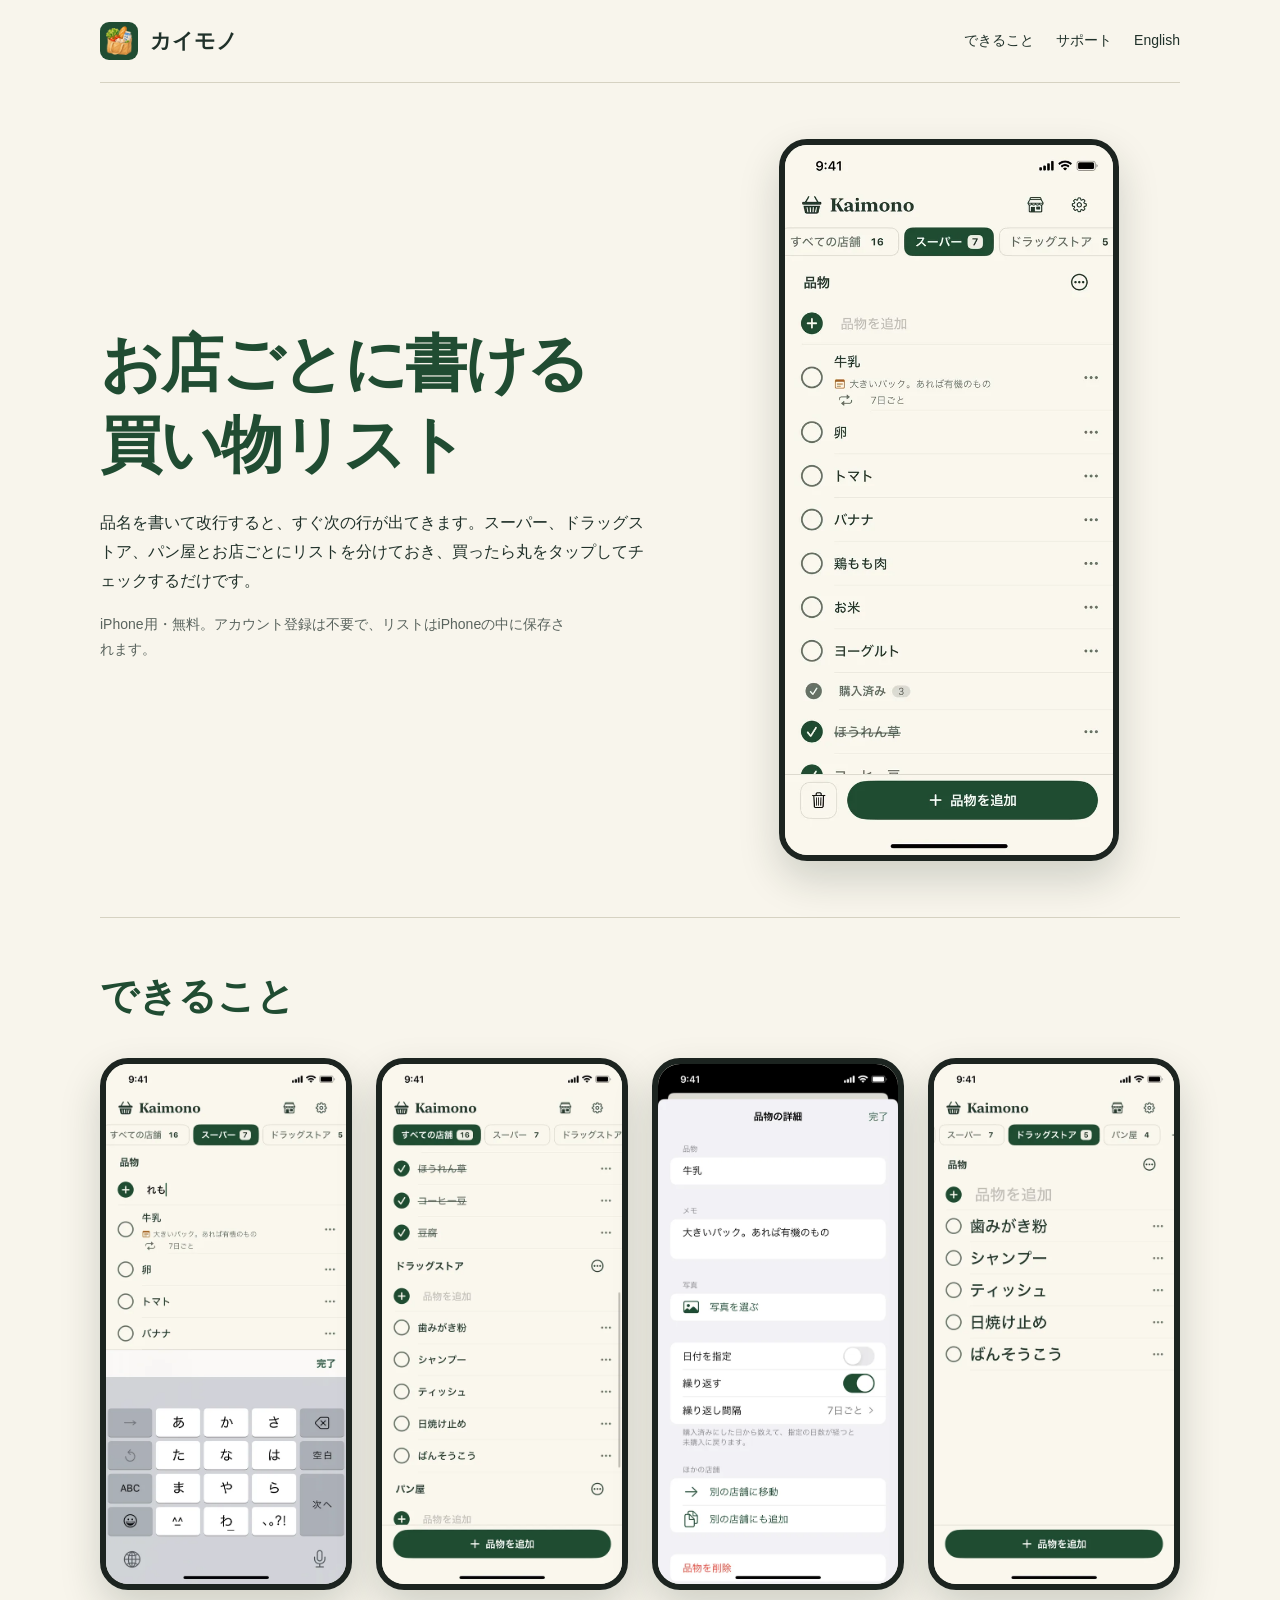
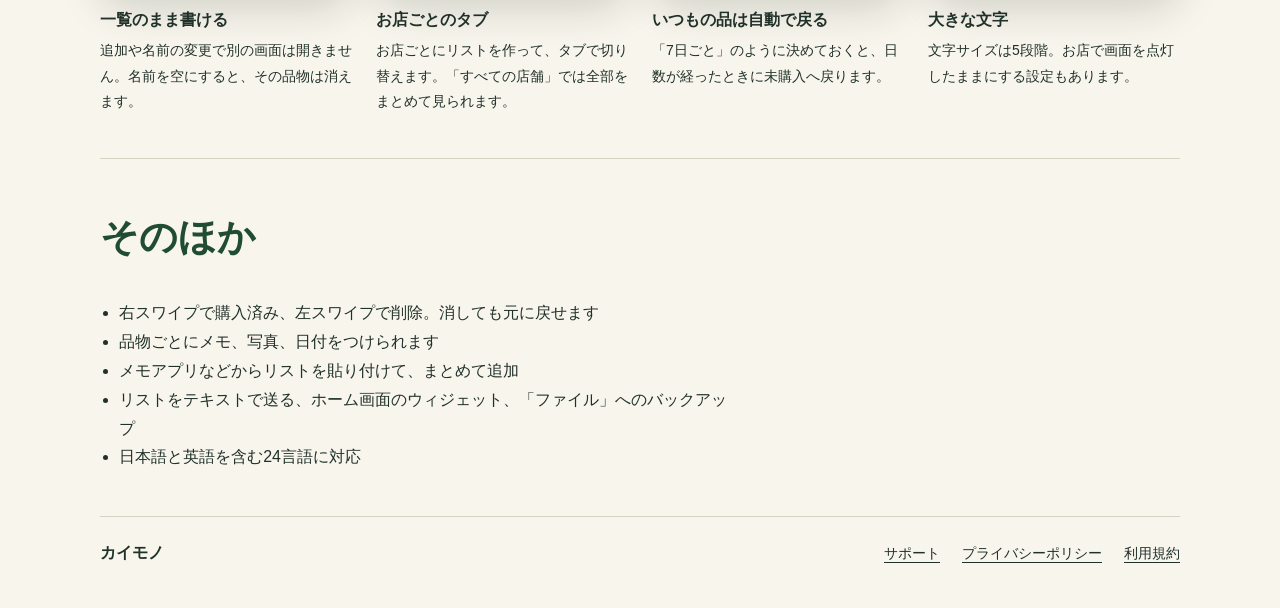
==== index.html @ 18378bfa "Publish the Kaimono official site in Japanese and English" ====
<!DOCTYPE html>
<html lang="ja">
<head>
<meta charset="utf-8">
<meta name="viewport" content="width=device-width,initial-scale=1">
<title>カイモノ｜お店ごとに分けて書ける買い物リスト</title>
<meta name="description" content="品名を書いて改行するだけで次の品物を書ける、iPhoneの買い物リストです。スーパーやドラッグストアなど、お店ごとにリストを分けられます。アカウント登録は不要です。">
<link rel="icon" href="images/icon.png">
<link rel="apple-touch-icon" href="images/icon.png">
<link rel="canonical" href="https://shiba6v.github.io/kaimono-pages/">
<link rel="alternate" hreflang="ja" href="https://shiba6v.github.io/kaimono-pages/">
<link rel="alternate" hreflang="en" href="https://shiba6v.github.io/kaimono-pages/en/">
<meta property="og:title" content="カイモノ｜お店ごとに分けて書ける買い物リスト">
<meta property="og:image" content="https://shiba6v.github.io/kaimono-pages/images/ja-1-list.webp">
<link rel="stylesheet" href="style.css">
</head>
<body>
<header>
  <a class="brand" href="./"><img width="38" height="38" src="images/icon.png" alt="">カイモノ</a>
  <nav><a href="#features">できること</a><a href="https://c2mtmohroc.execute-api.ap-northeast-1.amazonaws.com/prod/support">サポート</a><a href="en/" lang="en">English</a></nav>
</header>
<main>
  <section class="hero">
    <div>
      <h1>お店ごとに書ける<br>買い物リスト</h1>
      <p>品名を書いて改行すると、すぐ次の行が出てきます。スーパー、ドラッグストア、パン屋とお店ごとにリストを分けておき、買ったら丸をタップしてチェックするだけです。</p>
      <p class="small">iPhone用・無料。アカウント登録は不要で、リストはiPhoneの中に保存されます。</p>
    </div>
    <div class="phone"><img src="images/ja-1-list.webp" width="585" height="1266" alt="スーパーの買い物リスト。牛乳や卵が並び、買った品物は下にまとまっている"></div>
  </section>

  <section id="features">
    <h2>できること</h2>
    <div class="features">
      <figure>
        <img src="images/ja-2-add.webp" width="585" height="1266" loading="lazy" alt="リストの一番上で品名を入力している画面">
        <figcaption><strong>一覧のまま書ける</strong>追加や名前の変更で別の画面は開きません。名前を空にすると、その品物は消えます。</figcaption>
      </figure>
      <figure>
        <img src="images/ja-3-stores.webp" width="585" height="1266" loading="lazy" alt="すべての店舗のリストをまとめて表示した画面">
        <figcaption><strong>お店ごとのタブ</strong>お店ごとにリストを作って、タブで切り替えます。「すべての店舗」では全部をまとめて見られます。</figcaption>
      </figure>
      <figure>
        <img src="images/ja-4-details.webp" width="585" height="1266" loading="lazy" alt="品物の詳細画面。メモと7日ごとの繰り返しが設定されている">
        <figcaption><strong>いつもの品は自動で戻る</strong>「7日ごと」のように決めておくと、日数が経ったときに未購入へ戻ります。</figcaption>
      </figure>
      <figure>
        <img src="images/ja-5-large.webp" width="585" height="1266" loading="lazy" alt="品名を大きな文字で表示したドラッグストアのリスト">
        <figcaption><strong>大きな文字</strong>文字サイズは5段階。お店で画面を点灯したままにする設定もあります。</figcaption>
      </figure>
    </div>
  </section>

  <section class="more">
    <h2>そのほか</h2>
    <ul>
      <li>右スワイプで購入済み、左スワイプで削除。消しても元に戻せます</li>
      <li>品物ごとにメモ、写真、日付をつけられます</li>
      <li>メモアプリなどからリストを貼り付けて、まとめて追加</li>
      <li>リストをテキストで送る、ホーム画面のウィジェット、「ファイル」へのバックアップ</li>
      <li>日本語と英語を含む24言語に対応</li>
    </ul>
  </section>
</main>
<footer>
  <strong>カイモノ</strong>
  <nav>
    <a href="https://c2mtmohroc.execute-api.ap-northeast-1.amazonaws.com/prod/support">サポート</a>
    <a href="https://c2mtmohroc.execute-api.ap-northeast-1.amazonaws.com/prod/privacy">プライバシーポリシー</a>
    <a href="https://c2mtmohroc.execute-api.ap-northeast-1.amazonaws.com/prod/terms">利用規約</a>
  </nav>
</footer>
</body>
</html>
---- style.css ----
:root{color-scheme:light;--ink:#20312a;--green:#204c32;--paper:#f8f5ec;--line:#d6d2c2;--muted:#5a645e}
*{box-sizing:border-box}
body{margin:0;background:var(--paper);color:var(--ink);font-family:-apple-system,"Hiragino Kaku Gothic ProN","Hiragino Sans",sans-serif;line-height:1.8}
header,main,footer{width:min(1080px,90%);margin:auto}
header,footer,nav,.brand{display:flex;align-items:center}
header,footer{justify-content:space-between;padding:22px 0}
header{border-bottom:1px solid var(--line)}
.brand{gap:12px;font-size:21px;font-weight:700;text-decoration:none}
.brand img{border-radius:9px}
a{color:inherit;text-underline-offset:4px}
nav{gap:22px;font-size:14px}
header nav a{text-decoration:none}
a:hover{text-decoration:underline}
.hero{display:grid;grid-template-columns:1.2fr 1fr;gap:6%;align-items:center;padding:56px 0}
h1,h2{font-family:"Hiragino Mincho ProN","Yu Mincho",Georgia,serif;color:var(--green)}
h1{font-size:clamp(34px,5vw,62px);line-height:1.3;letter-spacing:-.03em;margin:0 0 24px}
.hero p{max-width:34em}
.small{font-size:14px;color:var(--muted)}
.phone img,figure img{display:block;width:100%;height:auto;border-radius:28px;border:6px solid #1c2420;box-shadow:0 18px 40px rgba(20,40,28,.18)}
.phone{max-width:340px;justify-self:center}
section:not(.hero){padding:44px 0;border-top:1px solid var(--line)}
h2{font-size:clamp(26px,3vw,38px);margin:0 0 28px}
.features{display:grid;grid-template-columns:repeat(4,1fr);gap:24px}
figure{margin:0}
figcaption{padding-top:16px;font-size:14px}
figcaption strong{display:block;font-size:16px;margin-bottom:4px}
.more ul{margin:0;padding-left:1.2em;max-width:40em}
footer{border-top:1px solid var(--line);padding-bottom:40px}
@media(max-width:760px){
  header,footer{gap:12px;flex-wrap:wrap}
  nav{gap:14px;font-size:13px;flex-wrap:wrap}
  .hero{grid-template-columns:1fr;gap:32px;padding:36px 0}
  .phone{max-width:260px}
  .features{grid-template-columns:1fr 1fr;gap:18px}
  footer{flex-direction:column;align-items:flex-start}
}
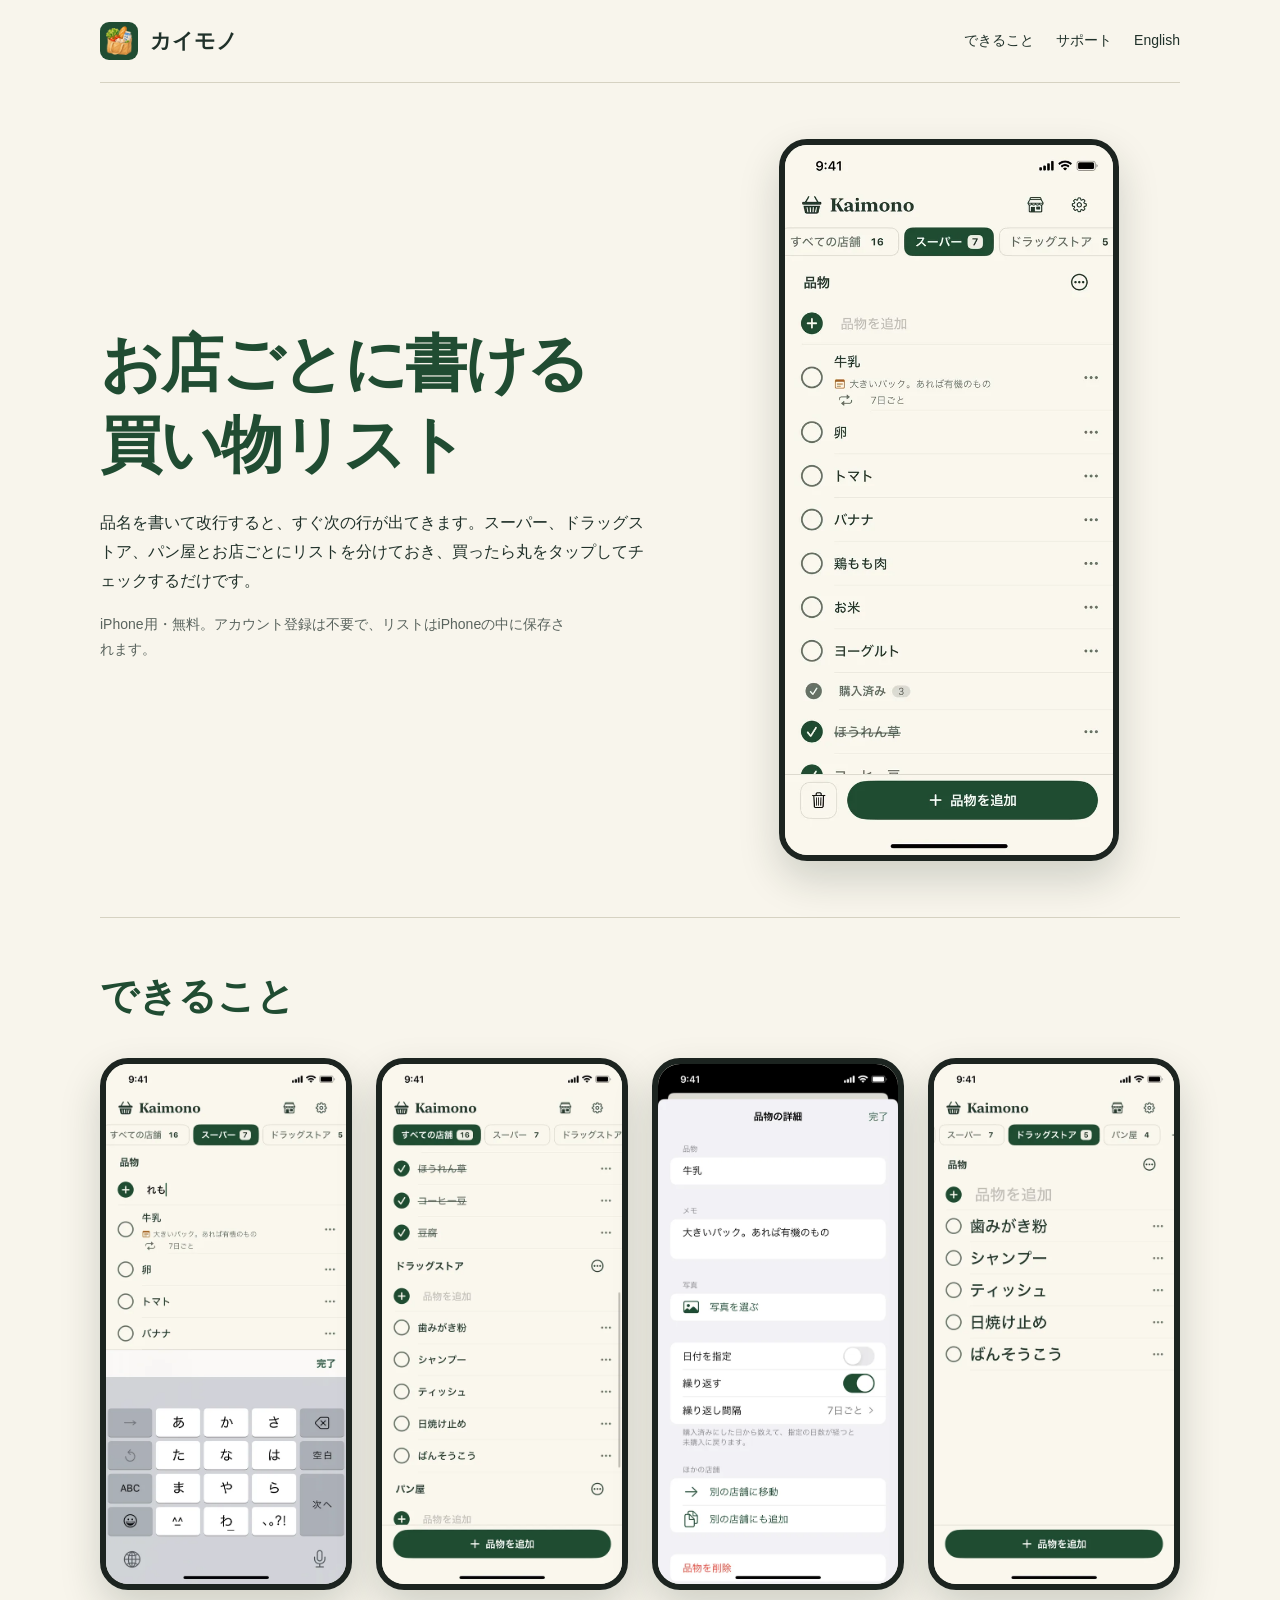
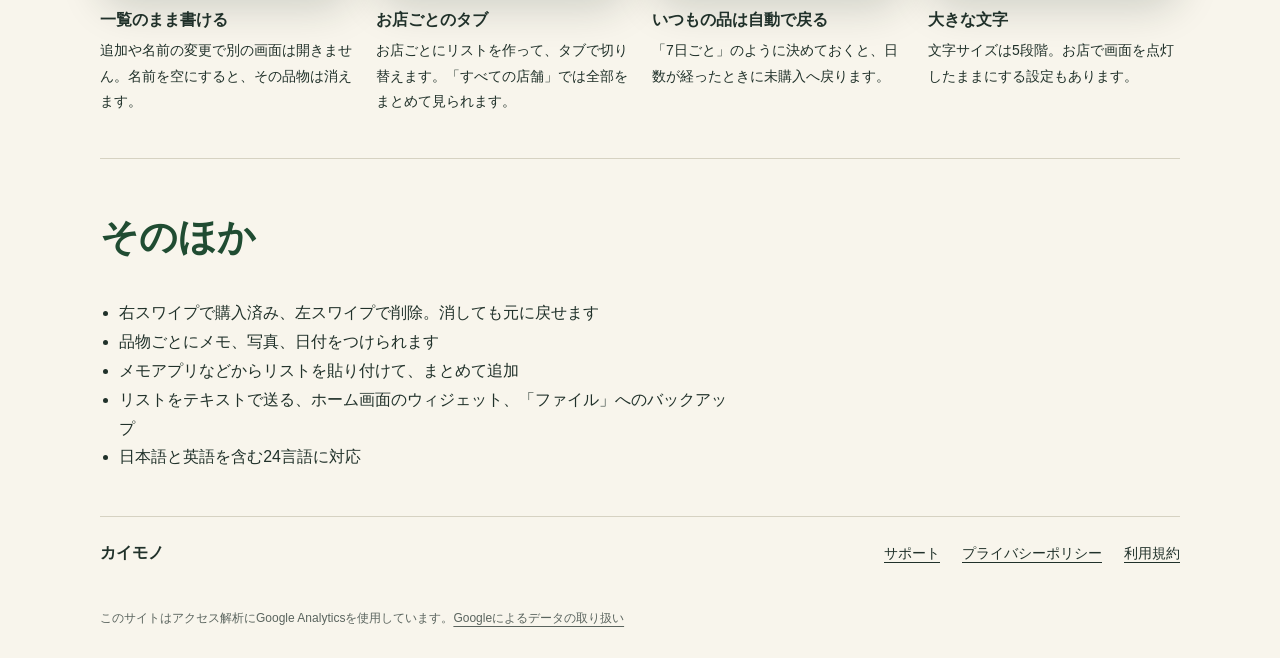
==== commit 27ba581c: "Measure visits with the kaimono-pages GA4 property and add Search Console verification Co-Authored-B" ====
--- a/index.html
+++ b/index.html
@@ -2,6 +2,24 @@
 <html lang="ja">
 <head>
 <meta charset="utf-8">
+<script>
+  if (location.origin === 'https://shiba6v.github.io' && location.pathname.startsWith('/kaimono-pages/')) {
+    const measurementId = 'G-6VBVNM0112';
+    window.dataLayer = window.dataLayer || [];
+    function gtag() { window.dataLayer.push(arguments); }
+    gtag('js', new Date());
+    gtag('config', measurementId, {
+      cookie_prefix: 'kaimono_pages',
+      cookie_path: '/kaimono-pages/',
+      allow_google_signals: false,
+      allow_ad_personalization_signals: false
+    });
+    const tag = document.createElement('script');
+    tag.async = true;
+    tag.src = 'https://www.googletagmanager.com/gtag/js?id=' + measurementId;
+    document.head.append(tag);
+  }
+</script>
 <meta name="viewport" content="width=device-width,initial-scale=1">
 <title>カイモノ｜お店ごとに分けて書ける買い物リスト</title>
 <meta name="description" content="品名を書いて改行するだけで次の品物を書ける、iPhoneの買い物リストです。スーパーやドラッグストアなど、お店ごとにリストを分けられます。アカウント登録は不要です。">
@@ -70,5 +88,6 @@
     <a href="https://c2mtmohroc.execute-api.ap-northeast-1.amazonaws.com/prod/terms">利用規約</a>
   </nav>
 </footer>
+<p class="site-analytics">このサイトはアクセス解析にGoogle Analyticsを使用しています。<a href="https://policies.google.com/technologies/partner-sites?hl=ja">Googleによるデータの取り扱い</a></p>
 </body>
 </html>
--- a/style.css
+++ b/style.css
@@ -34,3 +34,4 @@
   .features{grid-template-columns:1fr 1fr;gap:18px}
   footer{flex-direction:column;align-items:flex-start}
 }
+.site-analytics{width:min(1080px,90%);margin:0 auto 28px;font-size:12px;color:var(--muted)}
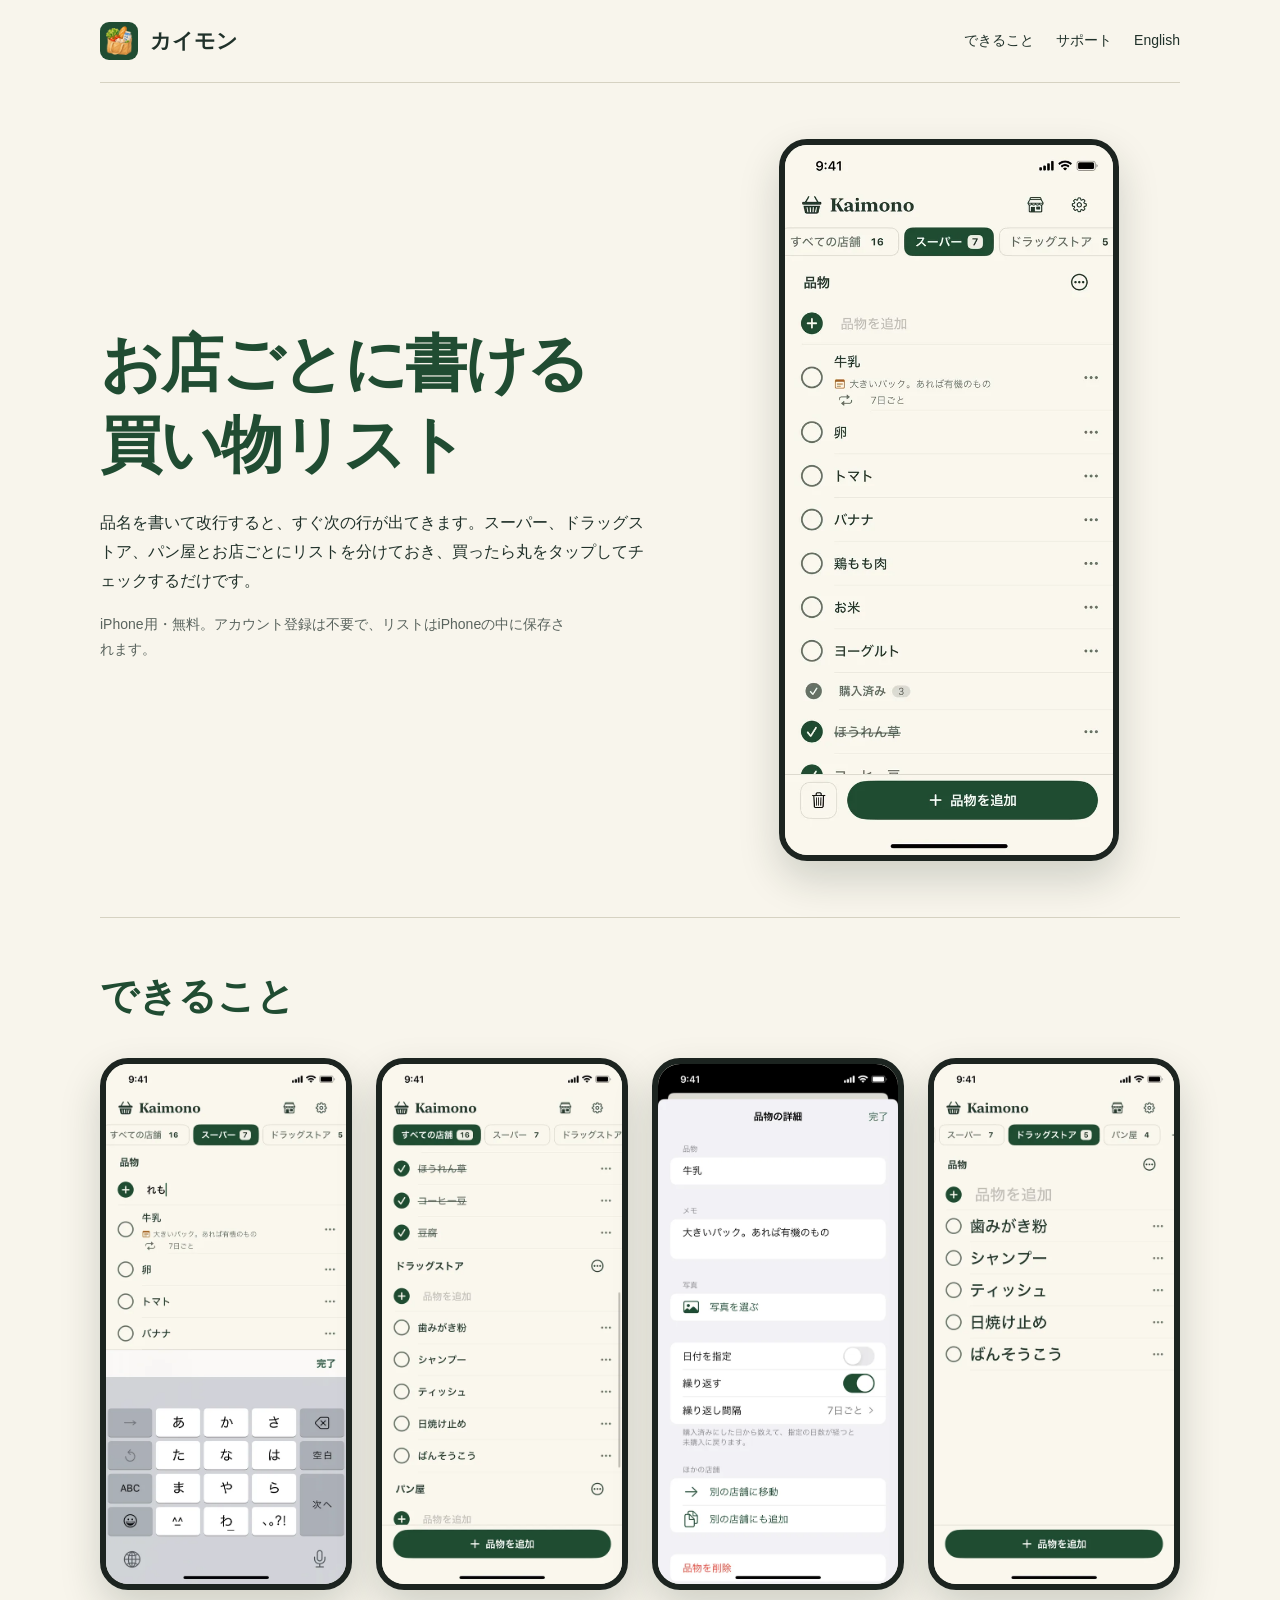
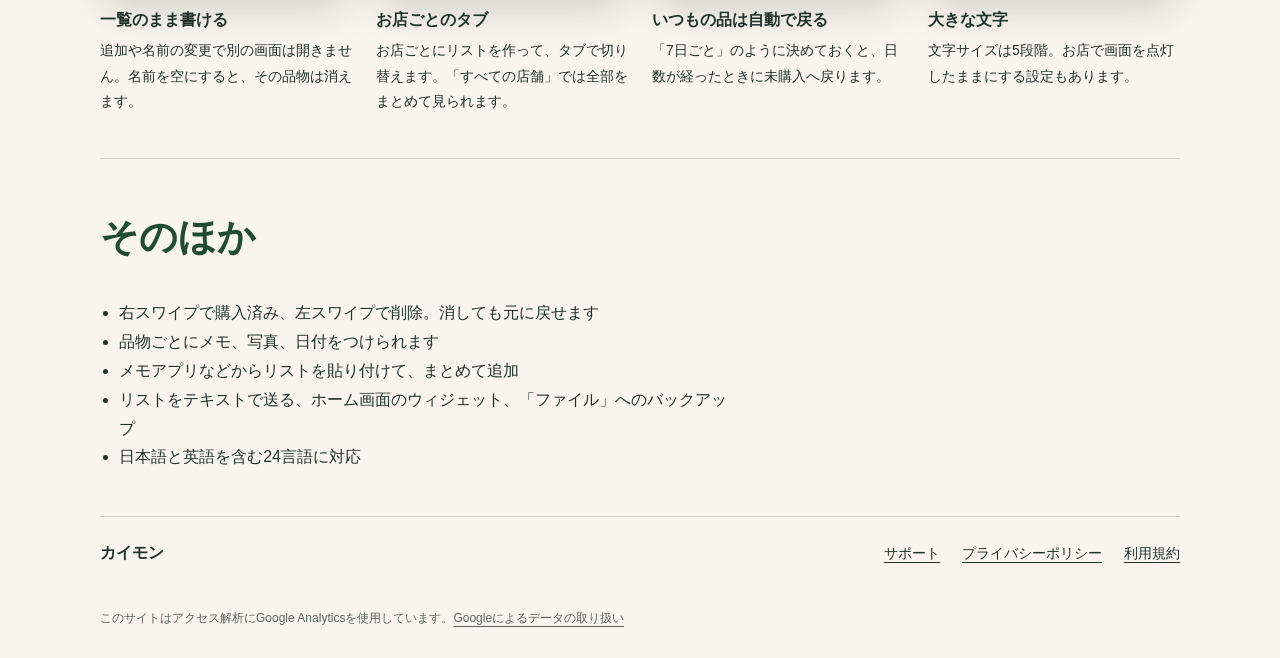
==== commit af4f94d5: "Rename the app to Kaimon (カイモン) Co-Authored-By: Claude Opus 5.5 <noreply@anthropic.com>" ====
--- a/index.html
+++ b/index.html
@@ -21,20 +21,20 @@
   }
 </script>
 <meta name="viewport" content="width=device-width,initial-scale=1">
-<title>カイモノ｜お店ごとに分けて書ける買い物リスト</title>
+<title>カイモン｜お店ごとに分けて書ける買い物リスト</title>
 <meta name="description" content="品名を書いて改行するだけで次の品物を書ける、iPhoneの買い物リストです。スーパーやドラッグストアなど、お店ごとにリストを分けられます。アカウント登録は不要です。">
 <link rel="icon" href="images/icon.png">
 <link rel="apple-touch-icon" href="images/icon.png">
 <link rel="canonical" href="https://shiba6v.github.io/kaimono-pages/">
 <link rel="alternate" hreflang="ja" href="https://shiba6v.github.io/kaimono-pages/">
 <link rel="alternate" hreflang="en" href="https://shiba6v.github.io/kaimono-pages/en/">
-<meta property="og:title" content="カイモノ｜お店ごとに分けて書ける買い物リスト">
+<meta property="og:title" content="カイモン｜お店ごとに分けて書ける買い物リスト">
 <meta property="og:image" content="https://shiba6v.github.io/kaimono-pages/images/ja-1-list.webp">
 <link rel="stylesheet" href="style.css">
 </head>
 <body>
 <header>
-  <a class="brand" href="./"><img width="38" height="38" src="images/icon.png" alt="">カイモノ</a>
+  <a class="brand" href="./"><img width="38" height="38" src="images/icon.png" alt="">カイモン</a>
   <nav><a href="#features">できること</a><a href="https://c2mtmohroc.execute-api.ap-northeast-1.amazonaws.com/prod/support">サポート</a><a href="en/" lang="en">English</a></nav>
 </header>
 <main>
@@ -81,7 +81,7 @@
   </section>
 </main>
 <footer>
-  <strong>カイモノ</strong>
+  <strong>カイモン</strong>
   <nav>
     <a href="https://c2mtmohroc.execute-api.ap-northeast-1.amazonaws.com/prod/support">サポート</a>
     <a href="https://c2mtmohroc.execute-api.ap-northeast-1.amazonaws.com/prod/privacy">プライバシーポリシー</a>
